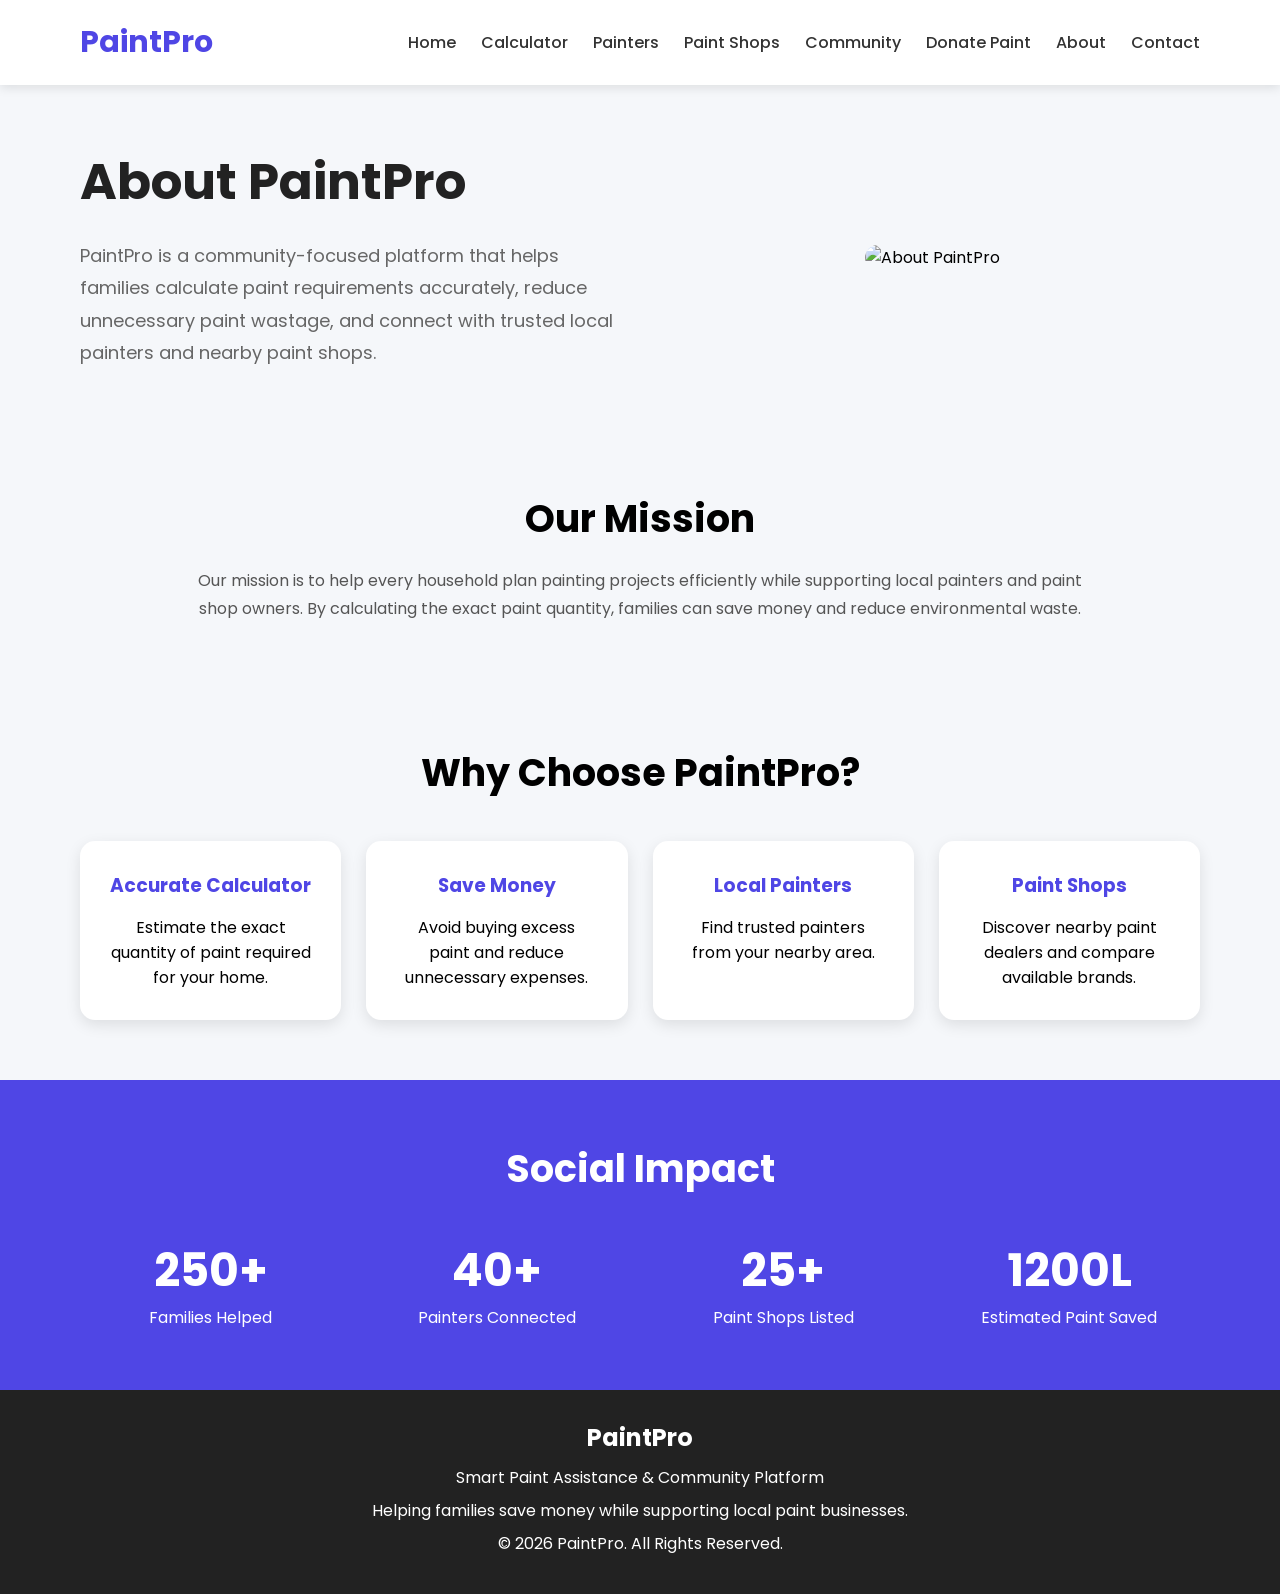
==== about.html @ 87eb6b94 "Add files via upload" ====
<!DOCTYPE html>
<html lang="en">

<head>

    <meta charset="UTF-8">

    <meta name="viewport" content="width=device-width, initial-scale=1.0">

    <title>About | PaintPro</title>

    <link rel="stylesheet" href="about.css">

    <link href="https://fonts.googleapis.com/css2?family=Poppins:wght@300;400;500;600;700&display=swap" rel="stylesheet">

</head>

<body>

    <!-- ================= NAVBAR ================= -->

    <nav class="navbar">

        <div class="logo"> PaintPro</div>

        <ul class="nav-links">

            <li><a href="index.html">Home</a></li>

            <li><a href="calculator.html">Calculator</a></li>

            <li><a href="painters.html">Painters</a></li>

            <li><a href="shop.html">Paint Shops</a></li>
            <li><a href="community.html">Community</a></li>

<li><a href="donate.html">Donate Paint</a></li>

            <li><a href="about.html">About</a></li>

            <li><a href="contact.html">Contact</a></li>

        </ul>

    </nav>

    <!-- ================= HERO ================= -->

    <section class="hero">

        <div class="hero-text">

            <h1>About PaintPro</h1>

            <p>
                PaintPro is a community-focused platform that helps families calculate paint requirements accurately, reduce unnecessary paint wastage, and connect with trusted local painters and nearby paint shops.
            </p>

        </div>

        <div class="hero-image">

            <img src="images/img7.jpg" alt="About PaintPro">

        </div>

    </section>

    <!-- ================= MISSION ================= -->

    <section class="mission">

        <h2>Our Mission</h2>

        <p>
            Our mission is to help every household plan painting projects efficiently while supporting local painters and paint shop owners. By calculating the exact paint quantity, families can save money and reduce environmental waste.
        </p>

    </section>

    <!-- ================= WHY CHOOSE ================= -->

    <section class="features">

        <h2>Why Choose PaintPro?</h2>

        <div class="feature-container">

            <div class="card">

                <h3> Accurate Calculator</h3>

                <p>Estimate the exact quantity of paint required for your home.</p>

            </div>

            <div class="card">

                <h3> Save Money</h3>

                <p>Avoid buying excess paint and reduce unnecessary expenses.</p>

            </div>

            <div class="card">

                <h3> Local Painters</h3>

                <p>Find trusted painters from your nearby area.</p>

            </div>

            <div class="card">

                <h3> Paint Shops</h3>

                <p>Discover nearby paint dealers and compare available brands.</p>

            </div>

        </div>

    </section>

    <!-- ================= SOCIAL IMPACT ================= -->

    <section class="impact">

        <h2> Social Impact</h2>

        <div class="impact-container">

            <div class="impact-box">

                <h1>250+</h1>

                <p>Families Helped</p>

            </div>

            <div class="impact-box">

                <h1>40+</h1>

                <p>Painters Connected</p>

            </div>

            <div class="impact-box">

                <h1>25+</h1>

                <p>Paint Shops Listed</p>

            </div>

            <div class="impact-box">

                <h1>1200L</h1>

                <p>Estimated Paint Saved</p>

            </div>

        </div>

    </section>

    <!-- ================= FOOTER ================= -->

    <footer>

        <h2> PaintPro</h2>

        <p>Smart Paint Assistance & Community Platform</p>

        <p>Helping families save money while supporting local paint businesses.</p>

        <p>© 2026 PaintPro. All Rights Reserved.</p>

    </footer>

</body>

</html>
---- about.css ----
*{
    margin:0;
    padding:0;
    box-sizing:border-box;
    font-family:'Poppins',sans-serif;
}

body{
    background:#f5f7fa;
}

/* Navbar */

.navbar{
    display:flex;
    justify-content:space-between;
    align-items:center;
    padding:20px 80px;
    background:white;
    box-shadow:0 3px 10px rgba(0,0,0,.1);
}

.logo{
    font-size:30px;
    font-weight:700;
    color:#4f46e5;
}

.nav-links{
    display:flex;
    list-style:none;
    gap:25px;
}

.nav-links a{
    text-decoration:none;
    color:#333;
    font-weight:500;
}

.nav-links a:hover{
    color:#4f46e5;
}

/* Hero */

.hero{
    display:flex;
    justify-content:space-between;
    align-items:center;
    padding:60px 80px;
    gap:50px;
}

.hero-text{
    flex:1;
}

.hero-text h1{
    font-size:50px;
    color:#222;
    margin-bottom:20px;
}

.hero-text p{
    font-size:18px;
    line-height:1.8;
    color:#666;
}

.hero-image{
    flex:1;
    text-align:center;
}

.hero-image img{
    width:90%;
    max-width:500px;
    border-radius:20px;
}

/* Mission */

.mission{
    text-align:center;
    padding:60px 80px;
}

.mission h2{
    font-size:38px;
    margin-bottom:20px;
}

.mission p{
    max-width:900px;
    margin:auto;
    line-height:1.8;
    color:#555;
}

/* Features */

.features{
    padding:60px 80px;
}

.features h2{
    text-align:center;
    font-size:38px;
    margin-bottom:40px;
}

.feature-container{
    display:grid;
    grid-template-columns:repeat(auto-fit,minmax(250px,1fr));
    gap:25px;
}

.card{
    background:white;
    padding:30px;
    border-radius:15px;
    box-shadow:0 5px 15px rgba(0,0,0,.1);
    text-align:center;
    transition:.3s;
}

.card:hover{
    transform:translateY(-8px);
}

.card h3{
    margin-bottom:15px;
    color:#4f46e5;
}

/* Impact */

.impact{
    background:#4f46e5;
    color:white;
    padding:60px 80px;
}

.impact h2{
    text-align:center;
    margin-bottom:40px;
    font-size:38px;
}

.impact-container{
    display:grid;
    grid-template-columns:repeat(auto-fit,minmax(180px,1fr));
    gap:25px;
}

.impact-box{
    text-align:center;
}

.impact-box h1{
    font-size:45px;
}

/* Footer */

footer{
    background:#222;
    color:white;
    text-align:center;
    padding:30px;
}

footer h2{
    margin-bottom:10px;
}

footer p{
    margin:8px 0;
}
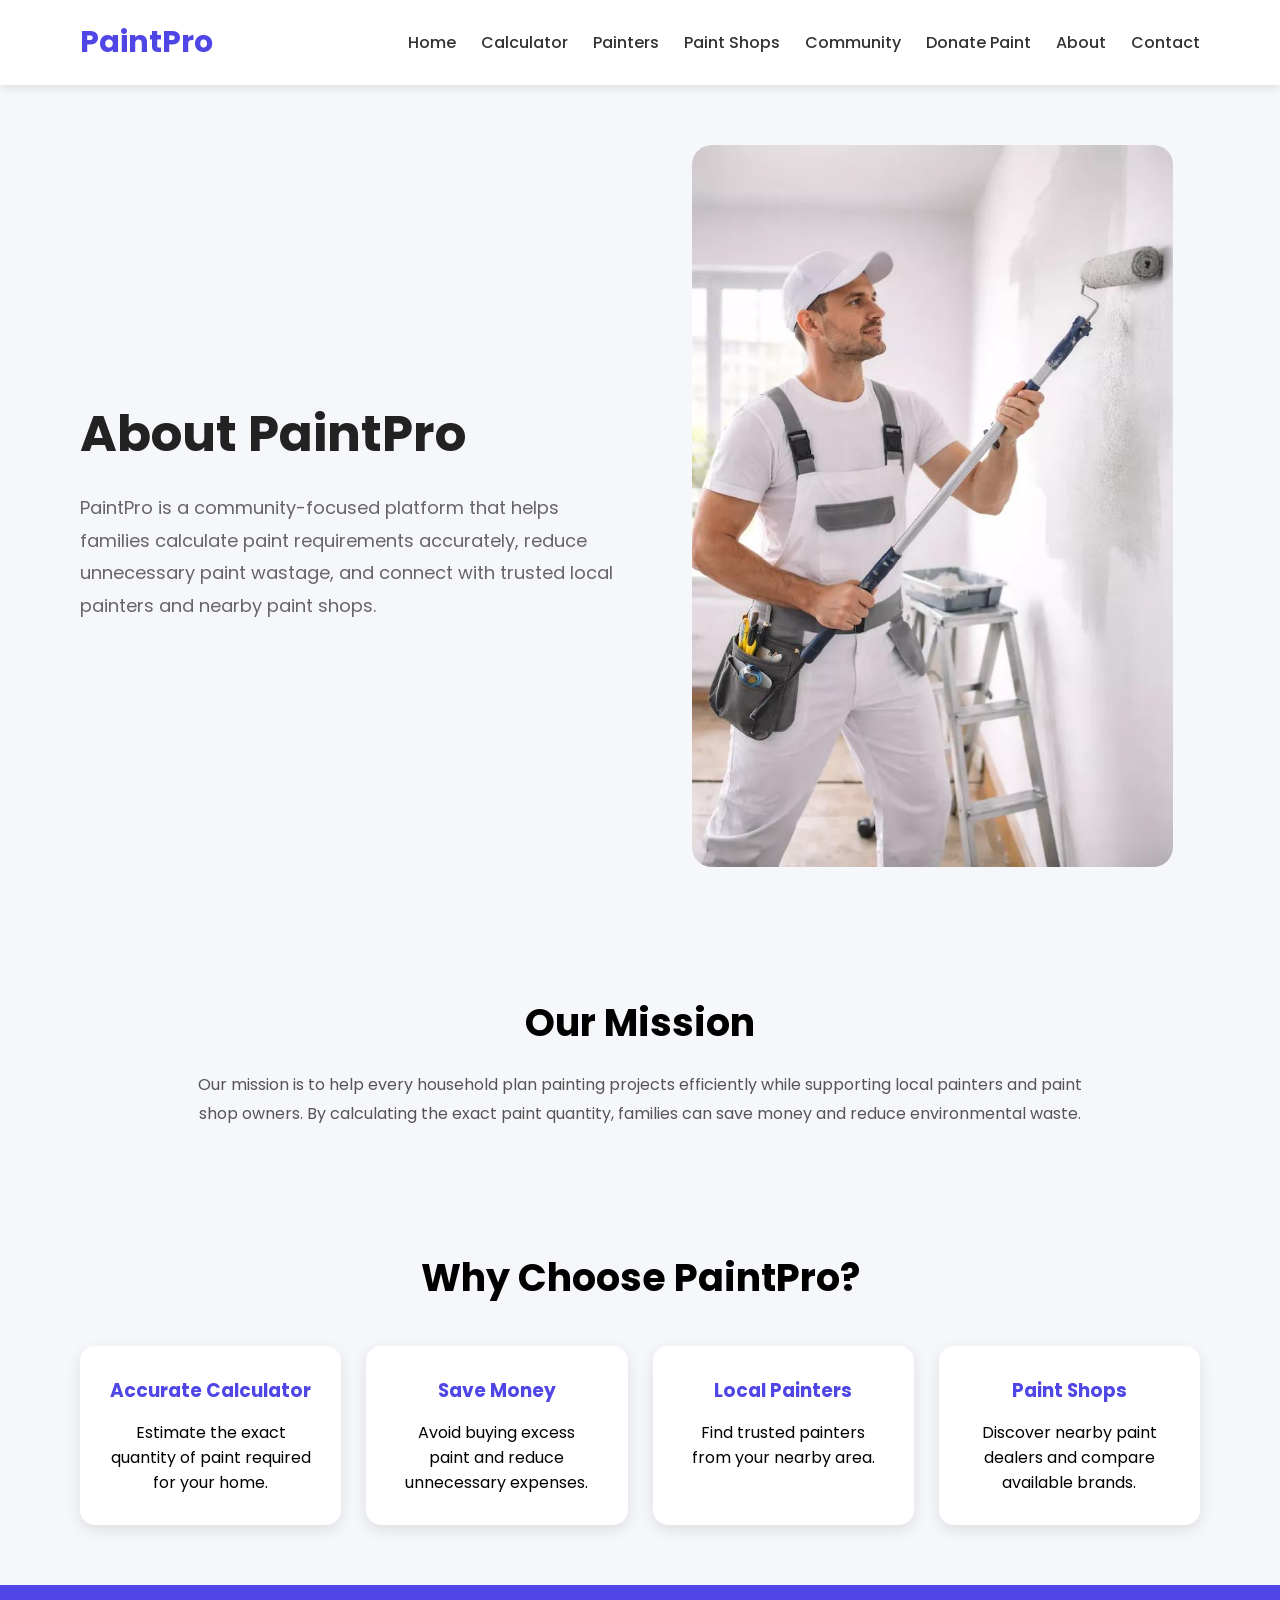
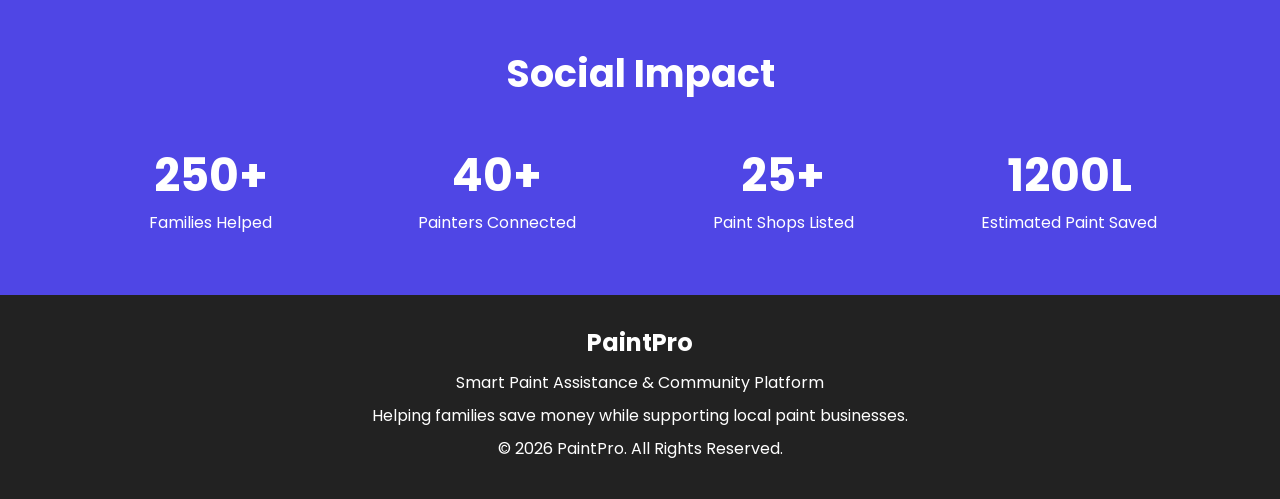
==== commit bd74df34: "Fix HTML structure and update image source" ====
--- a/about.html
+++ b/about.html
@@ -60,7 +60,7 @@
 
         <div class="hero-image">
 
-            <img src="images/img7.jpg" alt="About PaintPro">
+            <img src="img7.jpg" alt="About PaintPro">
 
         </div>
 
@@ -182,4 +182,4 @@
 
 </body>
 
-</html>+</html>
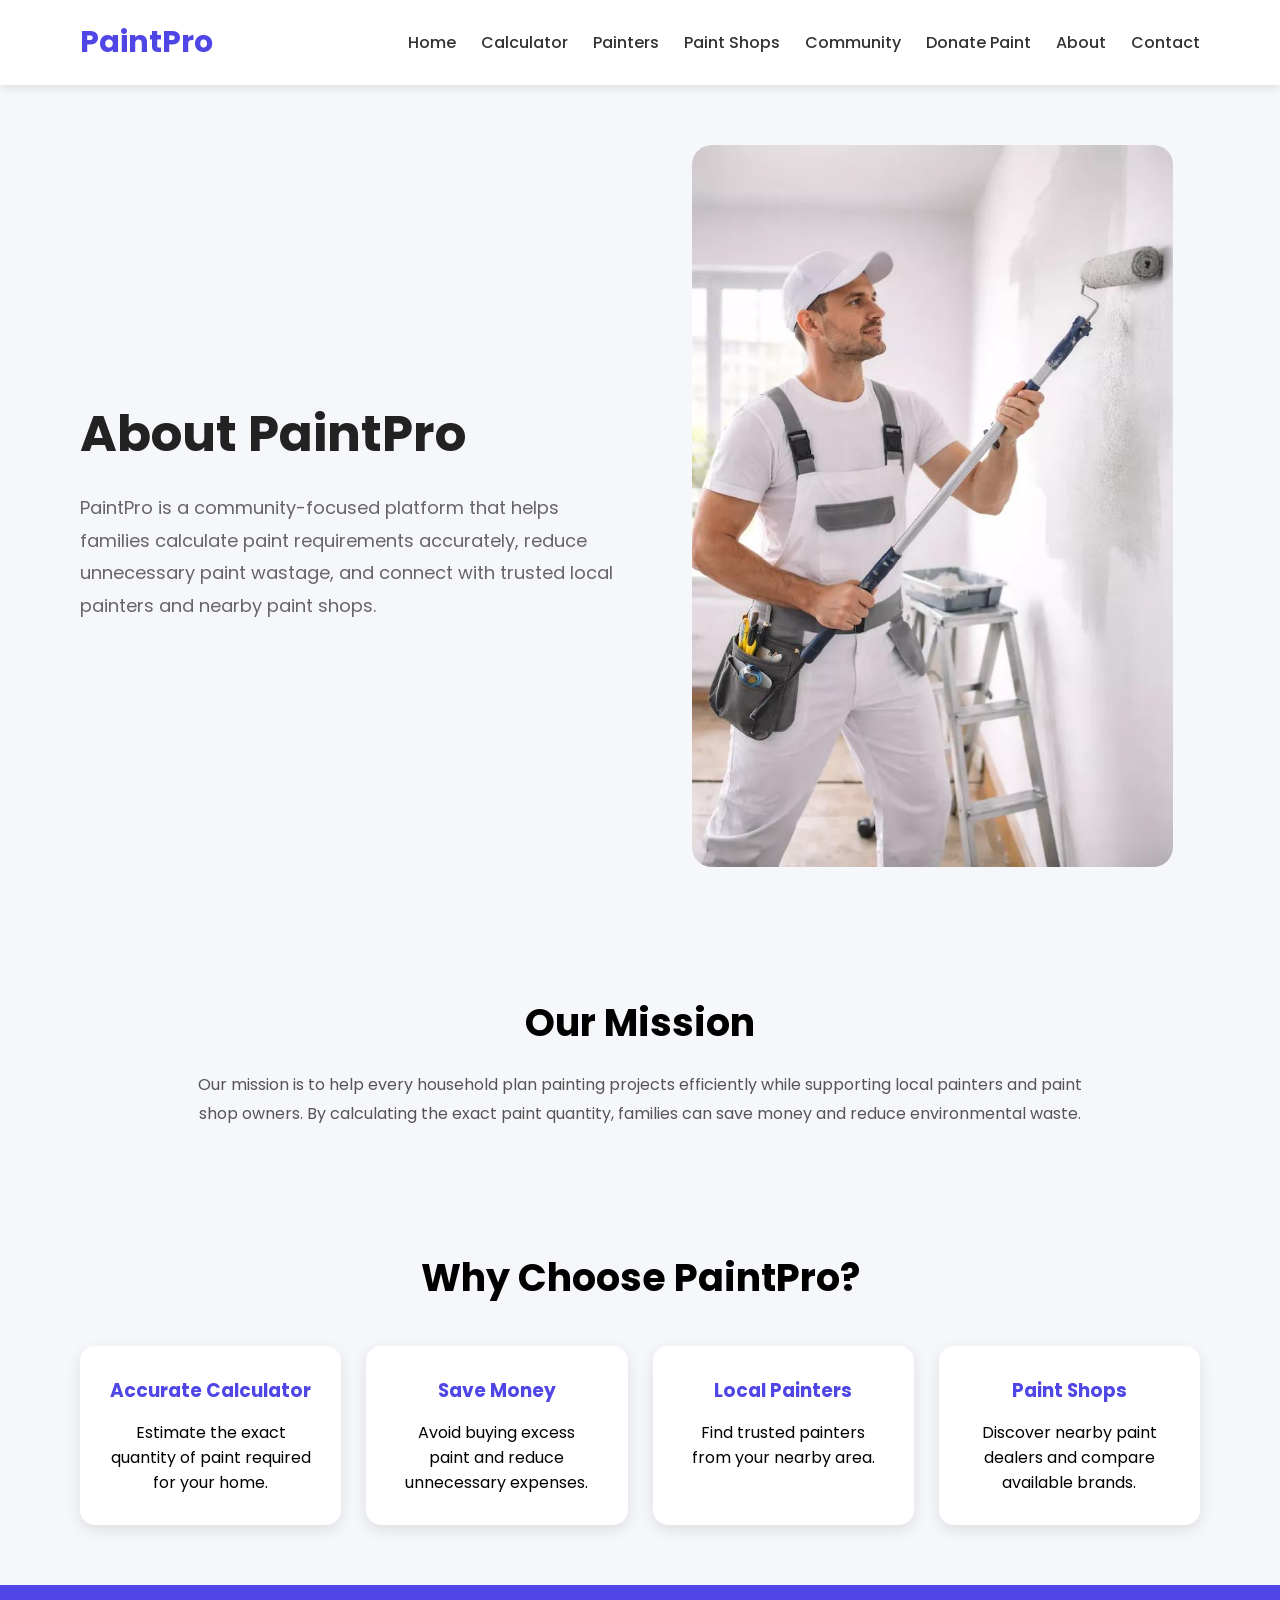
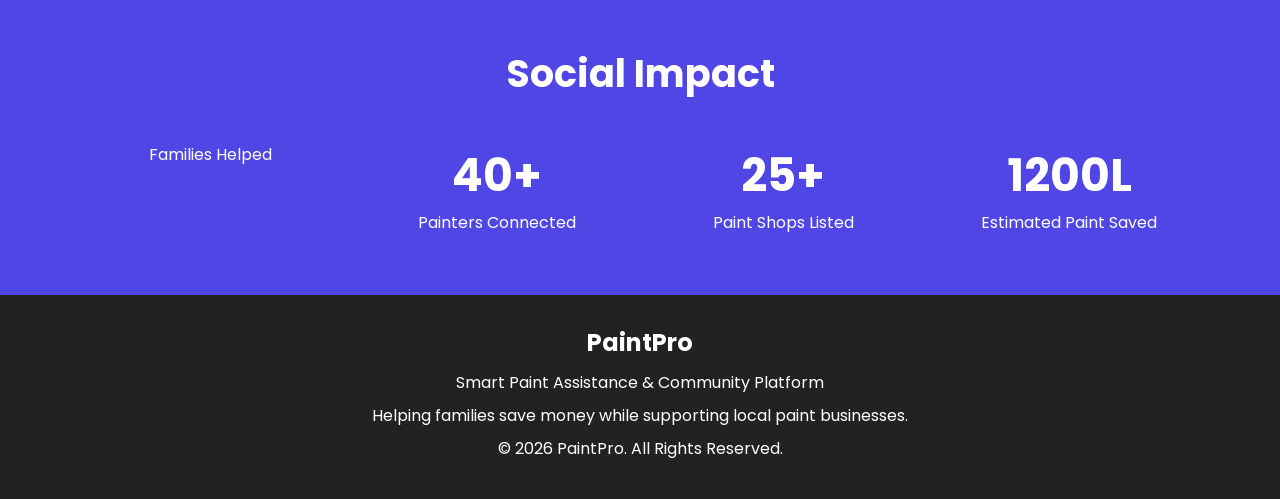
==== commit 05d1db9f: "Fix HTML encoding issues in about.html" ====
--- a/about.html
+++ b/about.html
@@ -132,7 +132,7 @@
 
             <div class="impact-box">
 
-                <h1>250+</h1>
+                <h1></h1>
 
                 <p>Families Helped</p>
 
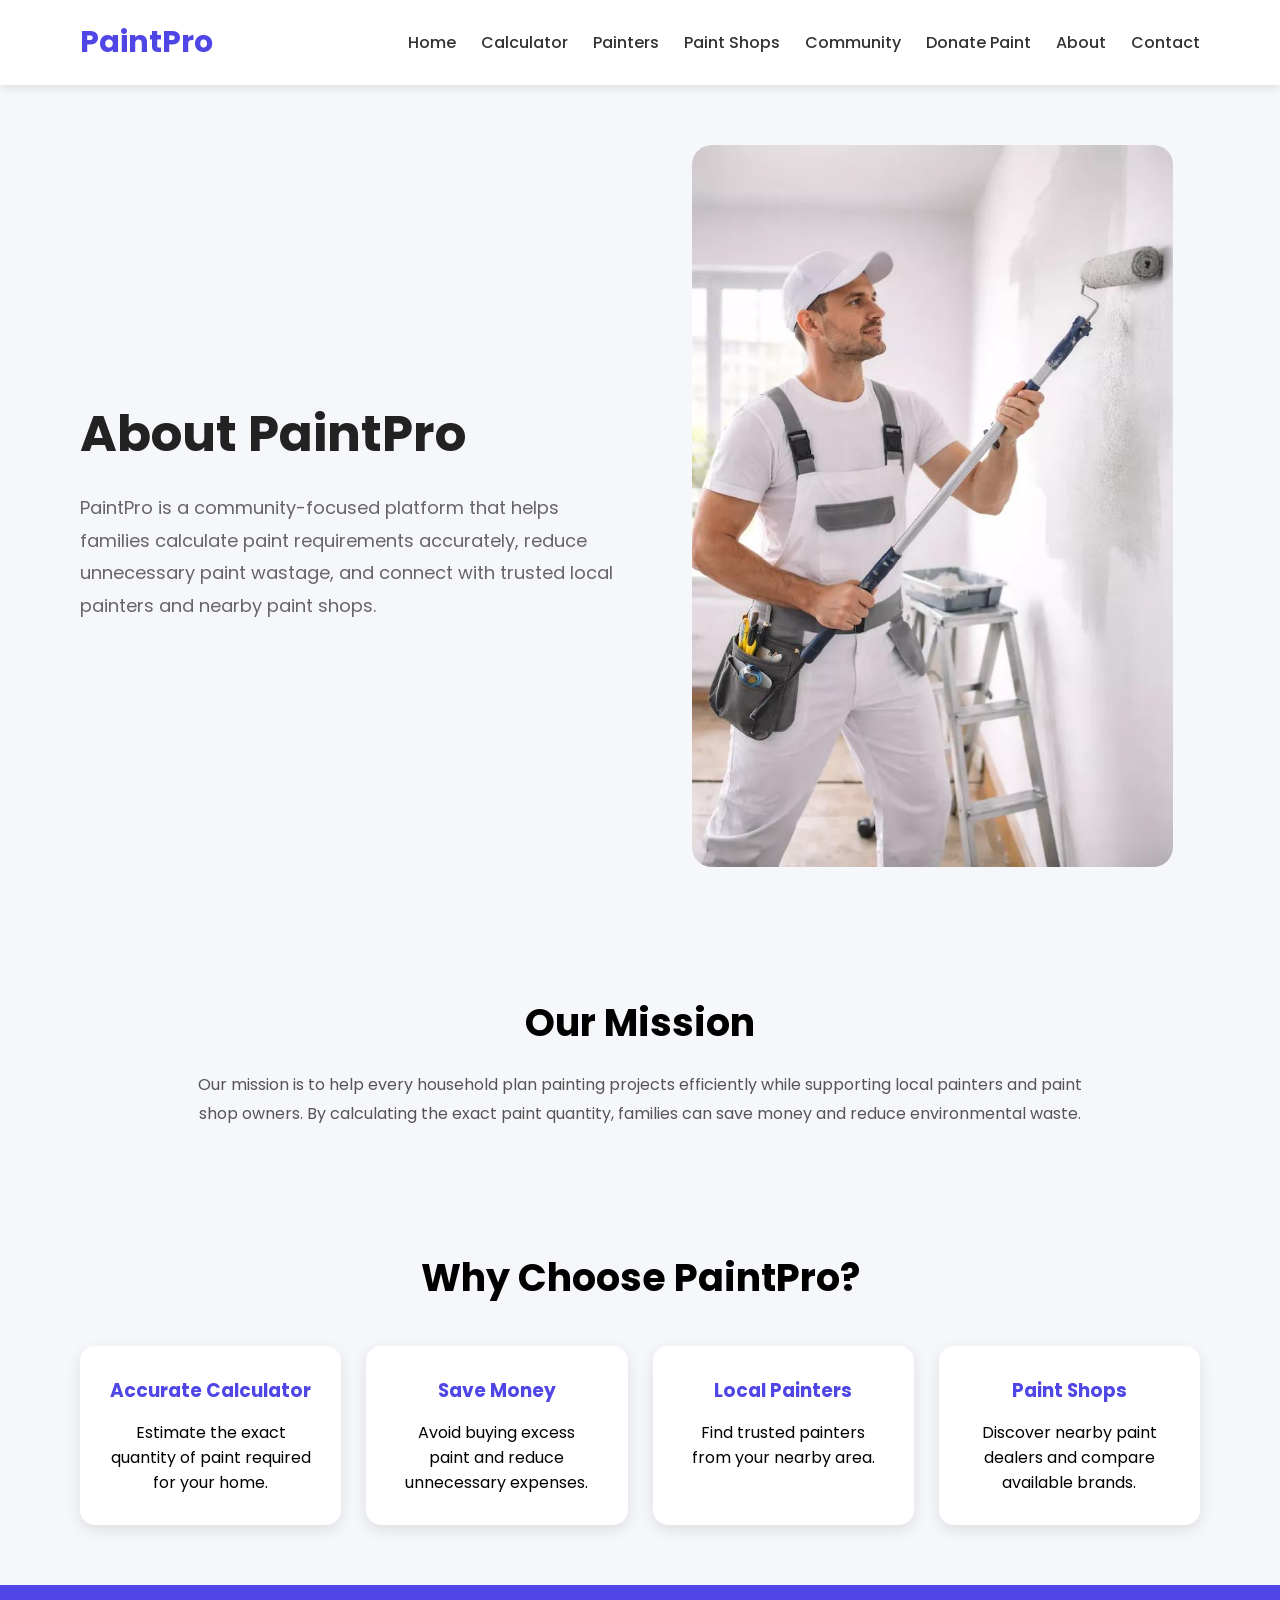
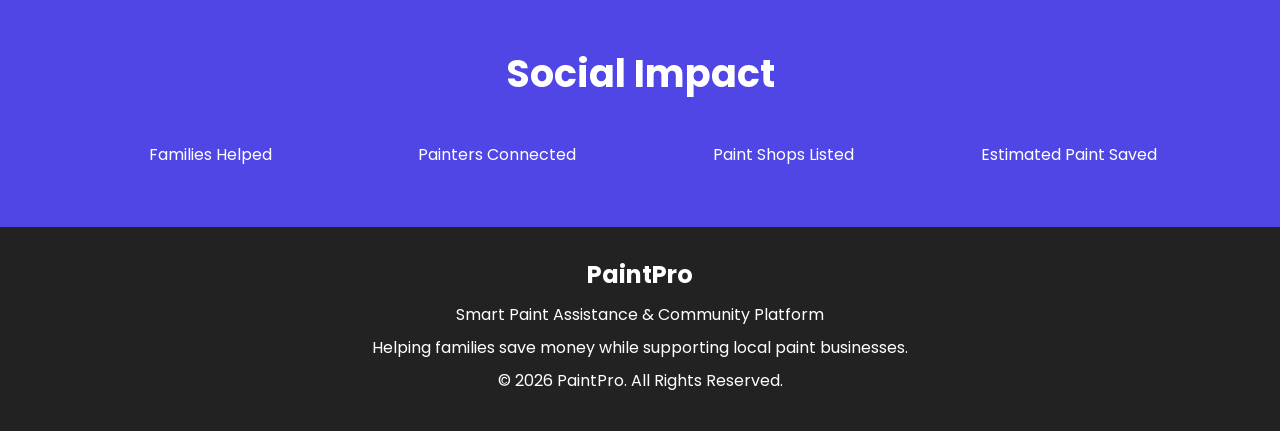
==== commit b4599351: "Update about.html" ====
--- a/about.html
+++ b/about.html
@@ -140,7 +140,7 @@
 
             <div class="impact-box">
 
-                <h1>40+</h1>
+                <h1></h1>
 
                 <p>Painters Connected</p>
 
@@ -148,7 +148,7 @@
 
             <div class="impact-box">
 
-                <h1>25+</h1>
+                <h1></h1>
 
                 <p>Paint Shops Listed</p>
 
@@ -156,7 +156,7 @@
 
             <div class="impact-box">
 
-                <h1>1200L</h1>
+                <h1></h1>
 
                 <p>Estimated Paint Saved</p>
 
